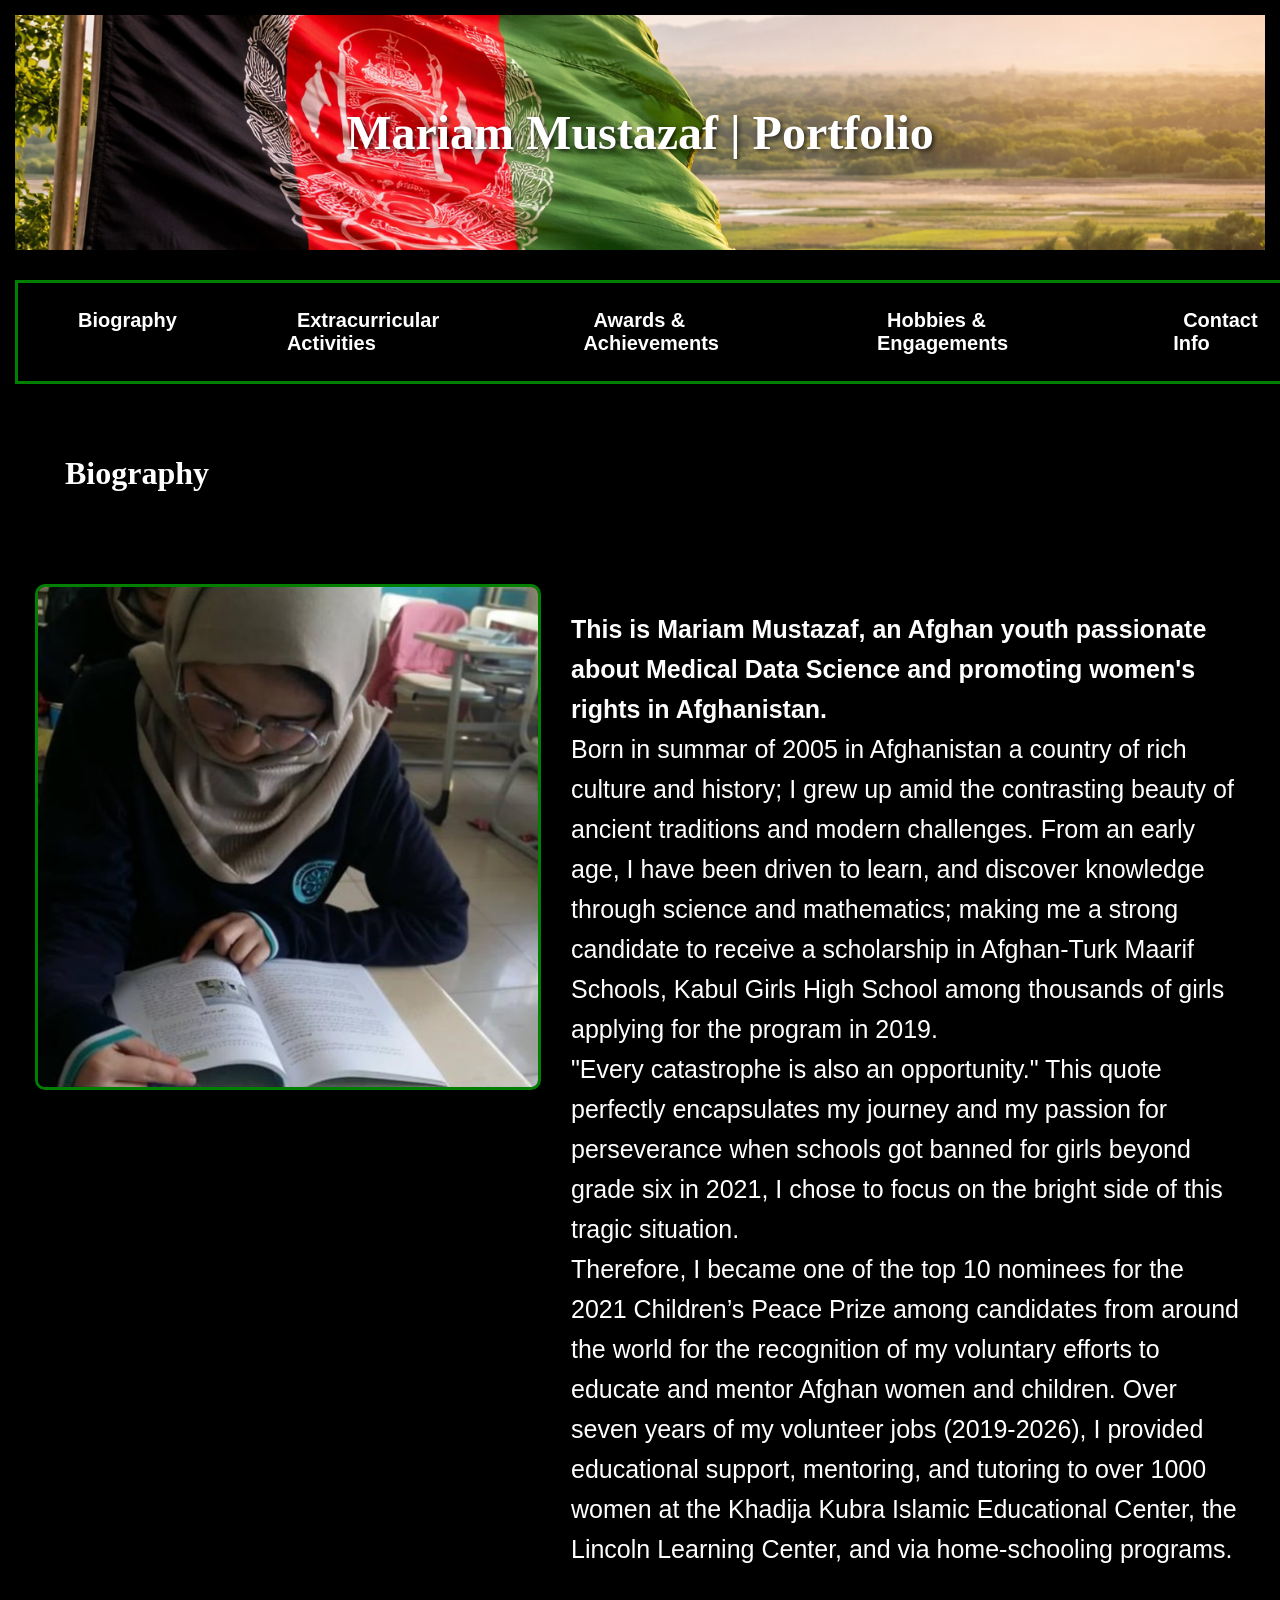
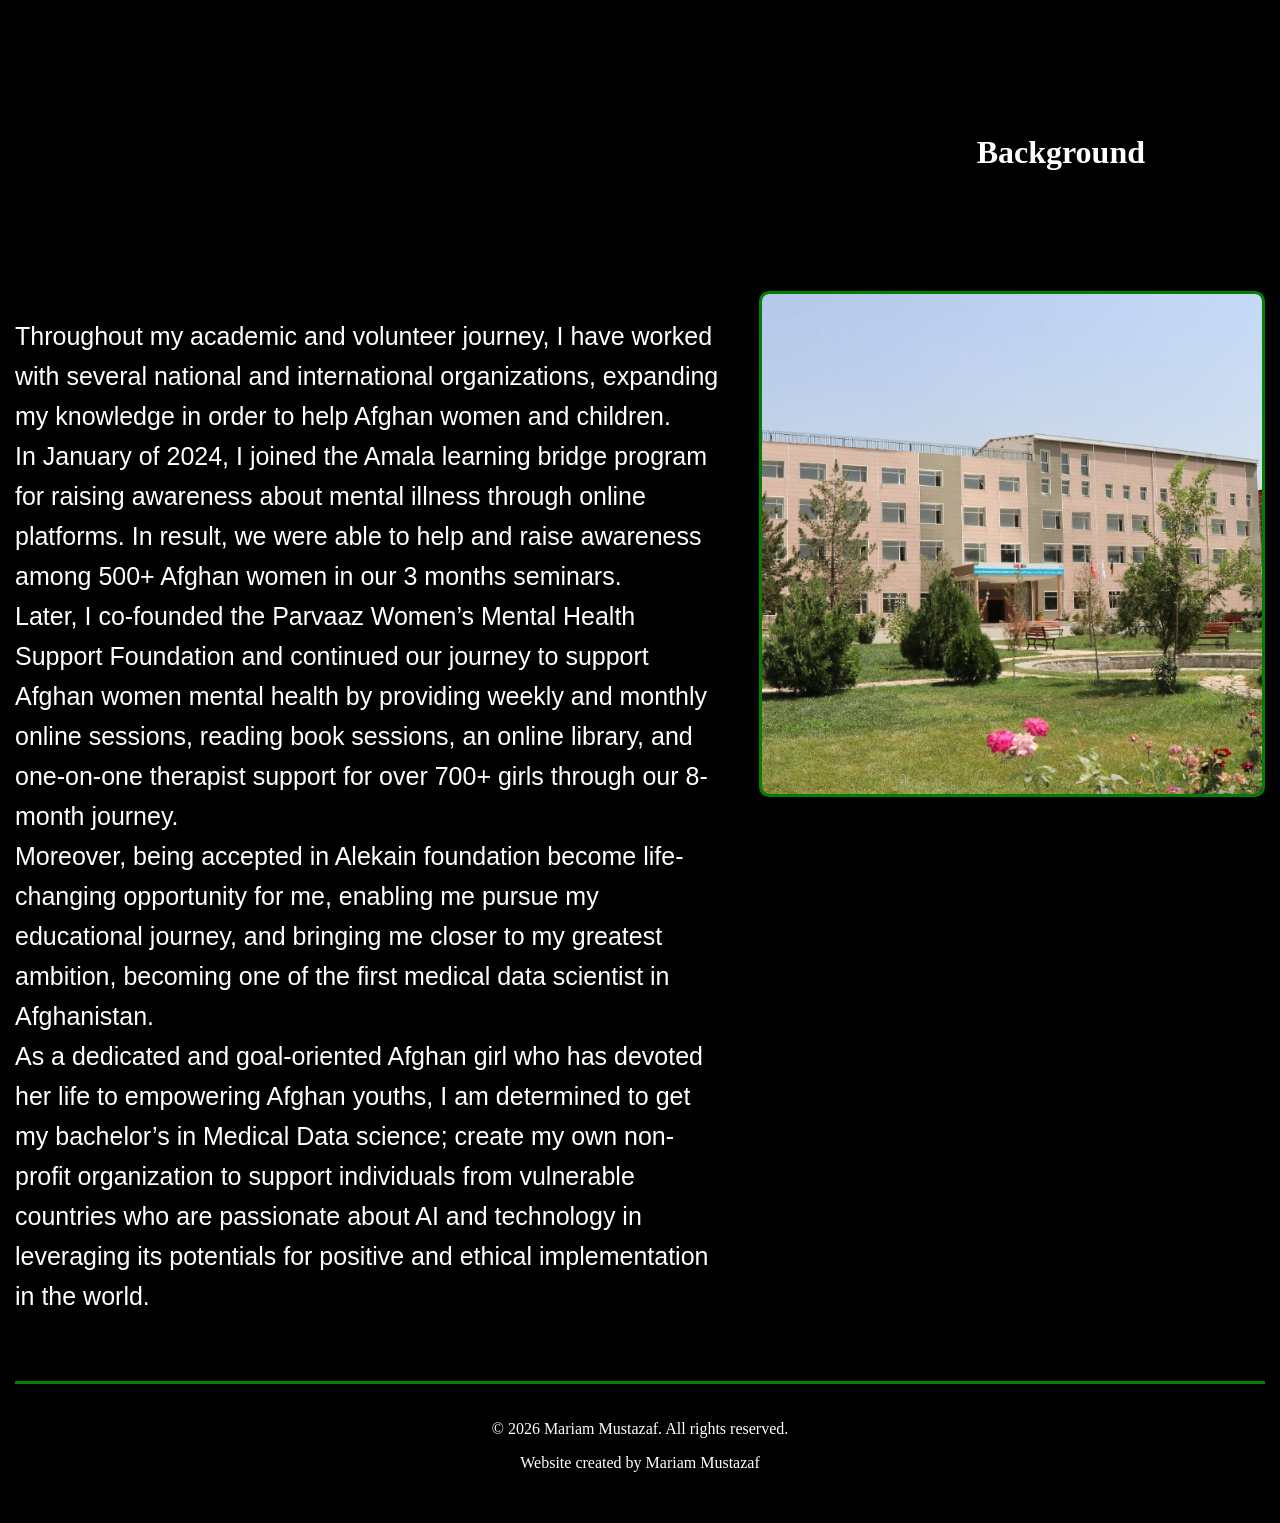
==== index.html @ f46f5556 "Add files via upload" ====
<!DOCTYPE html>
<html lang="en">
<html>

<head>
    <meta charset="UTF-8"> 
    <link rel="stylesheet" href="PersonalWeb.css">
    <div class="site-title">
    Mariam Mustazaf | Portfolio
    </div>
</head>

<body>
 <nav>
    <ul>
        <li><a href="#Biography">Biography</a></li>
        <li><a href="activity.html">Extracurricular Activities</a></li>
        <li><a href="awards.html">Awards & Achievements</a></li>
        <li><a href="hobbies.html">Hobbies & Engagements</a></li>
        <li><a href="contact.html">Contact Info</a></li>
    </ul>
</nav>

<h1 style="padding: 50px;" section id="Biography">Biography</h1>
<div class="container1">
    <img src="mariampic.jpg" alt="Mariam's Photo" class="profile-img">
   <p class="about-text"><strong>This is Mariam Mustazaf, an Afghan youth passionate about Medical Data Science and promoting women's rights in Afghanistan.<br> </strong>
Born in summar of 2005 in Afghanistan a country of rich culture and history; I grew up amid the contrasting beauty of ancient traditions and modern challenges. From an early age, I have been driven to learn, and discover knowledge through science and mathematics; making me a strong candidate to receive a scholarship in Afghan-Turk Maarif Schools, Kabul Girls High School among thousands of girls applying for the program in 2019.<br>
"Every catastrophe is also an opportunity." This quote perfectly encapsulates my journey and my passion for perseverance when schools got banned for girls beyond grade six in 2021, I chose to focus on the bright side of this tragic situation.<br>
Therefore, I became one of the top 10 nominees for the 2021 Children’s Peace Prize among candidates from around the world for the recognition of my voluntary efforts to educate and mentor Afghan women and children. Over seven years of my volunteer jobs (2019-2026), I provided educational support, mentoring, and tutoring to over 1000 women at the Khadija Kubra Islamic Educational Center, the Lincoln Learning Center, and via home-schooling programs.  </p>
</div>

<h1 class="head2">Background</h1>
<div class="container2">
    <img src="afghanturkschool.png" alt="Afghan-Turk School Photo" class="school-img">
   <p class="about-text">Throughout my academic and volunteer journey, I have worked with several national and international organizations, expanding my knowledge in order to help Afghan women and children.<br>
In January of 2024, I joined the Amala learning bridge program for raising awareness about mental illness through online platforms. In result, we were able to help and raise awareness among 500+ Afghan women in our 3 months seminars.<br>
Later, I co-founded the Parvaaz Women’s Mental Health Support Foundation and continued our journey to support Afghan women mental health by providing weekly and monthly online sessions, reading book sessions, an online library, and one-on-one therapist support for over 700+ girls through our 8- month journey.<br>
Moreover, being accepted in Alekain foundation become life-changing opportunity for me, enabling me pursue my educational journey, and bringing me closer to my greatest ambition, becoming one of the first medical data scientist in Afghanistan.<br>
As a dedicated and goal-oriented Afghan girl who has devoted her life to empowering Afghan youths, I am determined to get my bachelor’s in Medical Data science; create my own non-profit organization to support individuals from vulnerable countries who are passionate about AI and technology in leveraging its potentials for positive and ethical implementation in the world.</p>
</div>

<footer>
    <p>© 2026 Mariam Mustazaf. All rights reserved.</p>
    <p>Website created by Mariam Mustazaf</p>
</footer>
</body>
</html>
---- PersonalWeb.css ----
body {
     background-color: black;
    color: white;
     margin: 0;
    padding: 15px;
}

 .site-title {
     background-image: url('afgbeauty.png');
     background-size: cover;
     background-position: center;
     color: white;
    padding:90px 30px;
    text-align: center;
    font-size: 48px;
    font-weight: bold;
    text-shadow: 2px 2px 5px rgba(0,0,0,0.7);
    margin-bottom: 30px;
  }


nav {
    background-color:black;
    padding: 10px 0; 
    width: 100%;  
    font-family:Arial, Helvetica, sans-serif;
}

nav {
    border: green solid;
    padding: 10px;
    border-width: 3px;
    border-alighn: center;
}

nav ul {
    list-style: none; 
    display: flex;
    justify-content: center;
    gap: 100px;
   
}

nav a {
    color: white;
    text-decoration: none;
    font-size: 20px;
    font-weight: bold;
    padding: 10px;
    border-radius: 5px;
    transition: background-color 0.3s;
}


.container1 {
    display: flex;
    gap: 30px;
    align-items: flex-start;
    padding: 20px;
}


.profile-img {
    width: 500px;
    height: 500px;
    object-fit: cover;
    border-radius: 10px;
    border: 3px green solid;
    flex-shrink: 0;
}

.about-text {
      width: 100%;
    font-size: 25px;
    line-height: 1.6;
    color: white;
    padding-right: 0;
    margin-right: 0;
    font-family:Arial, Helvetica, sans-serif;
}

.head2  {
    text-align: right;
    margin: 20px;
    padding: 100px;
}

.container2 {
    display: flex;
    gap: 30px;
    align-items: flex-start;
    flex-direction: row-reverse;
}

.school-img {
    spacing: 10px;
    width: 500px;
    height: 500px;
    object-fit: cover;
    border-radius: 10px;
    border: 3px solid green;
    flex-shrink: 0;
}

footer {
    background: black;
    color: white;
    text-align: center;
    padding: 20px;
    margin-top: 40px;
    border-top: 3px solid green;    
}
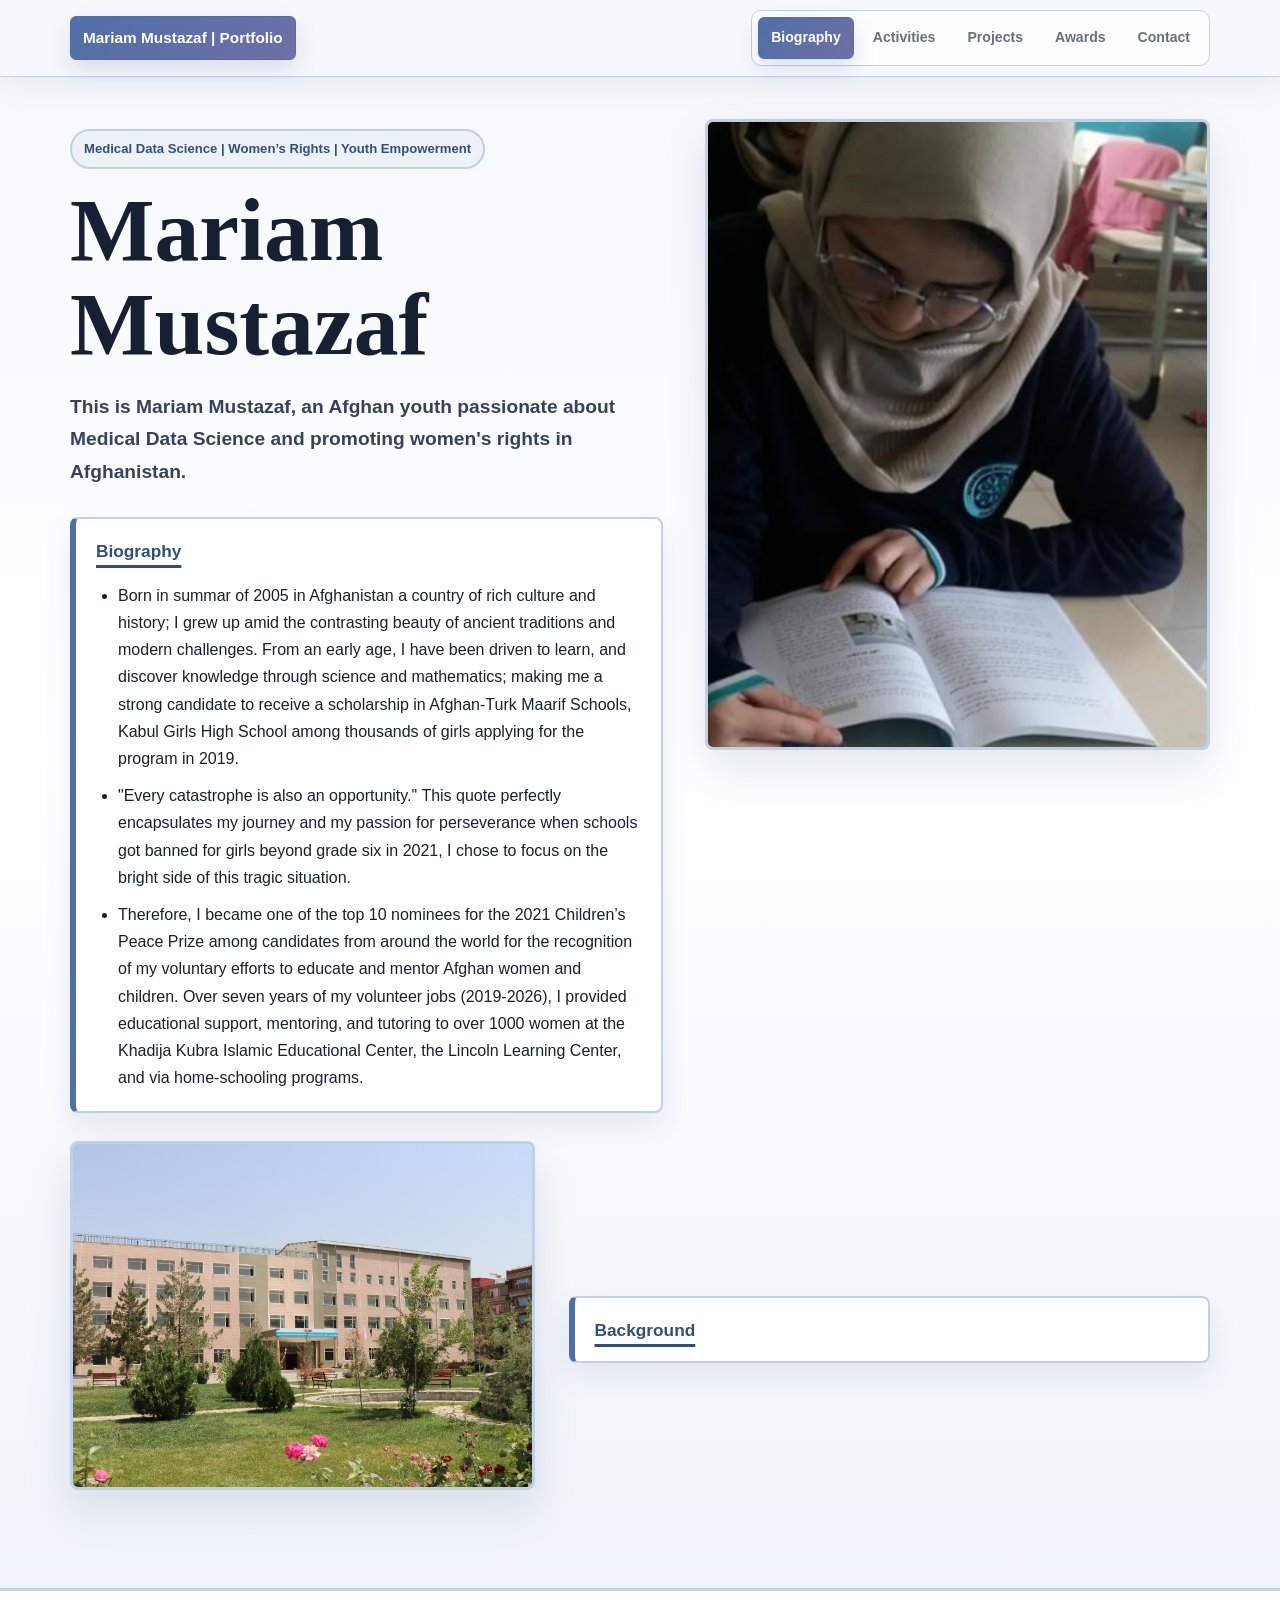
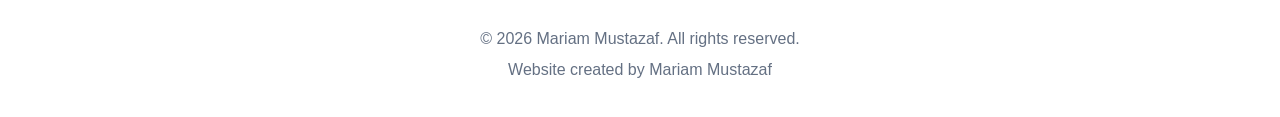
==== commit 953eb14d: "Update print statement from 'Hello' to 'Goodbye'" ====
--- a/index.html
+++ b/index.html
@@ -1,48 +1,776 @@
 <!DOCTYPE html>
 <html lang="en">
-<html>
-
 <head>
-    <meta charset="UTF-8"> 
-    <link rel="stylesheet" href="PersonalWeb.css">
-    <div class="site-title">
-    Mariam Mustazaf | Portfolio
-    </div>
+    <meta charset="UTF-8">
+    <meta name="viewport" content="width=device-width, initial-scale=1.0">
+    <title>Mariam Mustazaf | Portfolio</title>
+    <style>
+        :root {
+            --ink: #172033;
+            --muted: #647083;
+            --paper: #f7f8fc;
+            --panel: #ffffff;
+            --blue: #4f6fa8;
+            --blue-deep: #2f4f7f;
+            --violet: #6f6fa6;
+            --soft: #edf2f9;
+            --soft-2: #f3f6fb;
+            --line: #bfd0e7;
+            --rose: #9a526d;
+            --gold: #b7791f;
+            --gold-soft: #fff4d6;
+            --shadow: 0 18px 45px rgba(47, 79, 127, 0.14);
+        }
+
+        * {
+            box-sizing: border-box;
+        }
+
+        body {
+            margin: 0;
+            color: var(--ink);
+            background:
+                linear-gradient(180deg, #f7f8fc 0%, #ffffff 44%, #edf2f9 100%);
+            font-family: Arial, Helvetica, sans-serif;
+            line-height: 1.7;
+        }
+
+        img {
+            display: block;
+            width: 100%;
+            height: 100%;
+            object-fit: cover;
+        }
+
+        a {
+            color: var(--blue-deep);
+            font-weight: 800;
+            text-decoration: none;
+        }
+
+        a:hover {
+            text-decoration: underline;
+        }
+
+        .site-header {
+            position: sticky;
+            top: 0;
+            z-index: 50;
+            border-bottom: 1px solid rgba(197, 206, 245, 0.9);
+            background: rgba(247, 248, 252, 0.95);
+            backdrop-filter: blur(16px);
+            box-shadow: 0 10px 30px rgba(47, 79, 127, 0.08);
+        }
+
+        .nav-wrap {
+            width: min(1140px, calc(100% - 32px));
+            min-height: 76px;
+            margin: 0 auto;
+            display: flex;
+            align-items: center;
+            justify-content: space-between;
+            gap: 20px;
+        }
+
+        nav {
+            display: flex;
+            justify-content: flex-end;
+            gap: 6px;
+            flex-wrap: wrap;
+            padding: 6px;
+            border: 1px solid var(--line);
+            border-radius: 10px;
+            background: rgba(255, 255, 255, 0.72);
+        }
+
+        .nav-btn {
+            border: 1px solid transparent;
+            background: transparent;
+            color: var(--muted);
+            border-radius: 6px;
+            min-height: 38px;
+            padding: 8px 12px;
+            font: inherit;
+            font-size: 0.88rem;
+            font-weight: 800;
+            cursor: pointer;
+            transition: background 160ms ease, color 160ms ease, box-shadow 160ms ease;
+        }
+
+        .brand-btn {
+            border-color: var(--line);
+            background: #ffffff;
+            color: var(--ink);
+            font-size: 0.96rem;
+            white-space: nowrap;
+        }
+
+        .nav-btn:hover,
+        .nav-btn.active {
+            color: #ffffff;
+            border-color: var(--blue);
+            background: linear-gradient(135deg, var(--blue), var(--violet));
+            box-shadow: 0 10px 22px rgba(47, 79, 127, 0.16);
+        }
+
+        main {
+            width: min(1140px, calc(100% - 32px));
+            margin: 0 auto;
+            padding: 42px 0 70px;
+        }
+
+        .page {
+            display: none;
+            min-height: calc(100vh - 178px);
+            animation: fade 180ms ease;
+        }
+
+        .page.active {
+            display: block;
+        }
+
+        @keyframes fade {
+            from { opacity: 0; transform: translateY(8px); }
+            to { opacity: 1; transform: translateY(0); }
+        }
+
+        .section-head {
+            margin-bottom: 26px;
+            padding-bottom: 12px;
+            border-bottom: 3px solid var(--line);
+        }
+
+        .kicker {
+            color: var(--rose);
+            font-size: 0.78rem;
+            font-weight: 900;
+            text-transform: uppercase;
+        }
+
+        h1,
+        h2 {
+            margin: 14px 0 18px;
+            font-family: Georgia, "Times New Roman", serif;
+            line-height: 1.05;
+            letter-spacing: 0;
+        }
+
+        h1 {
+            font-size: clamp(2.8rem, 7vw, 5.8rem);
+        }
+
+        h2 {
+            font-size: clamp(2.2rem, 4vw, 3.5rem);
+        }
+
+        h3 {
+            margin: 0 0 12px;
+            font-size: 1.35rem;
+            line-height: 1.2;
+        }
+
+        .intro-bio {
+            display: grid;
+            grid-template-columns: minmax(0, 1.08fr) minmax(280px, 0.92fr);
+            gap: 42px;
+            align-items: start;
+        }
+
+        .intro-copy {
+            padding-top: 10px;
+        }
+
+        .eyebrow {
+            display: inline-flex;
+            width: fit-content;
+            color: var(--blue-deep);
+            background: var(--soft);
+            border: 2px solid var(--line);
+            border-radius: 999px;
+            padding: 7px 12px;
+            font-size: 0.82rem;
+            font-weight: 900;
+        }
+
+        .lede {
+            max-width: 720px;
+            color: #34425d;
+            font-size: clamp(1.03rem, 1.5vw, 1.22rem);
+        }
+
+        .hero-photo,
+        .media,
+        .slide-frame,
+        .thumb {
+            border: 3px solid var(--line);
+            box-shadow: var(--shadow);
+            background: var(--soft-2);
+        }
+
+        .hero-photo {
+            aspect-ratio: 4 / 5;
+            overflow: hidden;
+            border-radius: 8px;
+        }
+
+        .read-panel {
+            margin-top: 28px;
+            border: 2px solid var(--line);
+            border-left: 6px solid var(--blue);
+            background: #ffffff;
+            border-radius: 8px;
+            box-shadow: 0 12px 28px rgba(47, 79, 127, 0.10);
+            overflow: hidden;
+        }
+
+        .read-panel summary {
+            list-style: none;
+            cursor: pointer;
+            padding: 18px 20px 16px;
+            color: var(--blue-deep);
+            font-size: 1.08rem;
+            font-weight: 900;
+            text-decoration: underline;
+            text-underline-offset: 8px;
+            text-decoration-thickness: 3px;
+        }
+
+        .read-panel summary::-webkit-details-marker {
+            display: none;
+        }
+
+        .read-panel summary::after {
+            content: "";
+            color: var(--violet);
+        }
+
+        .read-panel[open] summary::after {
+            content: "";
+        }
+
+        .read-body {
+            padding: 0 20px 20px;
+        }
+
+        .read-body ul,
+        .panel ul {
+            margin: 0;
+            padding-left: 22px;
+        }
+
+        .read-body li + li,
+        .panel li + li {
+            margin-top: 10px;
+        }
+
+        .background-row,
+        .grid-feature {
+            display: grid;
+            grid-template-columns: minmax(240px, 0.42fr) minmax(0, 0.58fr);
+            gap: 34px;
+            align-items: center;
+            margin: 28px 0;
+        }
+
+        .grid-feature.reverse {
+            grid-template-columns: minmax(0, 0.58fr) minmax(240px, 0.42fr);
+        }
+
+        .grid-feature.reverse .media {
+            order: 2;
+        }
+
+        .media {
+            aspect-ratio: 4 / 3;
+            overflow: hidden;
+            border-radius: 8px;
+        }
+
+        .panel {
+            border: 2px solid var(--line);
+            border-left: 6px solid var(--blue);
+            background: #ffffff;
+            border-radius: 8px;
+            padding: 22px;
+            box-shadow: 0 12px 28px rgba(47, 79, 127, 0.10);
+        }
+
+        .carousel {
+            border: 2px solid var(--line);
+            border-left: 6px solid var(--blue);
+            border-radius: 8px;
+            padding: 18px;
+            background: #ffffff;
+            box-shadow: 0 12px 28px rgba(47, 79, 127, 0.10);
+            margin-top: 22px;
+        }
+
+        .carousel-track {
+            display: flex;
+            gap: 16px;
+            overflow-x: auto;
+            scroll-snap-type: x mandatory;
+            padding-bottom: 12px;
+        }
+
+        .slide {
+            flex: 0 0 min(82%, 780px);
+            scroll-snap-align: center;
+        }
+
+        .slide-frame {
+            aspect-ratio: 12 / 10;
+            overflow: hidden;
+            border-radius: 8px;
+        }
+
+        .ai-carousel .slide-frame img {
+            object-fit: contain;
+        }
+
+        .ai-carousel .slide-frame {
+            aspect-ratio: 11 / 14;
+        }
+
+        .carousel-caption {
+            margin: 12px 0 0;
+            color: #34425d;
+            font-weight: 700;
+        }
+
+        .awards-grid,
+        .contact-grid {
+            display: grid;
+            gap: 18px;
+        }
+
+        .awards-grid {
+            grid-template-columns: repeat(2, minmax(0, 1fr));
+        }
+
+        .contact-grid {
+            grid-template-columns: repeat(3, minmax(0, 1fr));
+        }
+
+        .award-card,
+        .contact-card {
+            overflow: hidden;
+            border: 2px solid var(--line);
+            border-bottom: 5px solid var(--blue);
+            border-radius: 8px;
+            background: #ffffff;
+            box-shadow: 0 10px 26px rgba(47, 79, 127, 0.10);
+        }
+
+        .thumb {
+            aspect-ratio: 4 / 3;
+            border-width: 0 0 3px 0;
+            box-shadow: none;
+        }
+
+        .card-body {
+            padding: 18px;
+        }
+
+        .tags {
+            display: flex;
+            flex-wrap: wrap;
+            gap: 7px;
+            margin-top: 12px;
+        }
+
+        .cert-tag {
+            display: inline-flex;
+            width: fit-content;
+            border: 1px solid #d6c28f;
+            background: var(--gold-soft);
+            color: #7a4b0c;
+            border-radius: 999px;
+            padding: 4px 9px;
+            font-size: 0.78rem;
+            font-weight: 800;
+        }
+
+        .contact-card .card-body {
+            min-height: 190px;
+        }
+
+        .social-icon {
+            width: 58px;
+            height: 58px;
+            display: grid;
+            place-items: center;
+            margin-bottom: 14px;
+            color: #ffffff;
+            border-radius: 8px;
+            background: linear-gradient(135deg, var(--blue), var(--violet));
+            box-shadow: var(--shadow);
+        }
+
+        .social-icon svg {
+            width: 28px;
+            height: 28px;
+            fill: none;
+            stroke: currentColor;
+            stroke-width: 2;
+            stroke-linecap: round;
+            stroke-linejoin: round;
+        }
+
+        .social-icon .fill-icon {
+            fill: currentColor;
+            stroke: none;
+        }
+
+        footer {
+            border-top: 3px solid var(--line);
+            padding: 30px 16px;
+            text-align: center;
+            color: var(--muted);
+            background: #ffffff;
+        }
+
+        footer p {
+            margin: 4px 0;
+        }
+
+        @media (max-width: 900px) {
+            .nav-wrap {
+                flex-direction: column;
+                align-items: stretch;
+                padding: 16px 0;
+                gap: 12px;
+            }
+
+            nav {
+                justify-content: center;
+            }
+
+            .brand-btn {
+                width: 100%;
+            }
+
+            .intro-bio,
+            .background-row,
+            .grid-feature,
+            .grid-feature.reverse {
+                grid-template-columns: 1fr;
+            }
+
+            .grid-feature.reverse .media {
+                order: 0;
+            }
+
+            .awards-grid,
+            .contact-grid {
+                grid-template-columns: repeat(2, minmax(0, 1fr));
+            }
+        }
+
+        @media (max-width: 560px) {
+            main {
+                width: min(100% - 24px, 1140px);
+                padding-top: 28px;
+            }
+
+            .site-header {
+                position: static;
+            }
+
+            nav {
+                display: grid;
+                grid-template-columns: repeat(2, minmax(0, 1fr));
+                width: 100%;
+            }
+
+            .nav-btn {
+                width: 100%;
+                padding: 9px 8px;
+                font-size: 0.84rem;
+            }
+
+            h1 {
+                font-size: clamp(2.35rem, 15vw, 3.6rem);
+            }
+
+            h2 {
+                font-size: clamp(1.9rem, 11vw, 2.8rem);
+            }
+
+            .eyebrow {
+                border-radius: 8px;
+                max-width: 100%;
+            }
+
+            .awards-grid,
+            .contact-grid {
+                grid-template-columns: 1fr;
+            }
+
+            .slide {
+                flex-basis: 92%;
+            }
+        }
+    </style>
 </head>
-
 <body>
- <nav>
-    <ul>
-        <li><a href="#Biography">Biography</a></li>
-        <li><a href="activity.html">Extracurricular Activities</a></li>
-        <li><a href="awards.html">Awards & Achievements</a></li>
-        <li><a href="hobbies.html">Hobbies & Engagements</a></li>
-        <li><a href="contact.html">Contact Info</a></li>
-    </ul>
-</nav>
-
-<h1 style="padding: 50px;" section id="Biography">Biography</h1>
-<div class="container1">
-    <img src="mariampic.jpg" alt="Mariam's Photo" class="profile-img">
-   <p class="about-text"><strong>This is Mariam Mustazaf, an Afghan youth passionate about Medical Data Science and promoting women's rights in Afghanistan.<br> </strong>
-Born in summar of 2005 in Afghanistan a country of rich culture and history; I grew up amid the contrasting beauty of ancient traditions and modern challenges. From an early age, I have been driven to learn, and discover knowledge through science and mathematics; making me a strong candidate to receive a scholarship in Afghan-Turk Maarif Schools, Kabul Girls High School among thousands of girls applying for the program in 2019.<br>
-"Every catastrophe is also an opportunity." This quote perfectly encapsulates my journey and my passion for perseverance when schools got banned for girls beyond grade six in 2021, I chose to focus on the bright side of this tragic situation.<br>
-Therefore, I became one of the top 10 nominees for the 2021 Children’s Peace Prize among candidates from around the world for the recognition of my voluntary efforts to educate and mentor Afghan women and children. Over seven years of my volunteer jobs (2019-2026), I provided educational support, mentoring, and tutoring to over 1000 women at the Khadija Kubra Islamic Educational Center, the Lincoln Learning Center, and via home-schooling programs.  </p>
-</div>
-
-<h1 class="head2">Background</h1>
-<div class="container2">
-    <img src="afghanturkschool.png" alt="Afghan-Turk School Photo" class="school-img">
-   <p class="about-text">Throughout my academic and volunteer journey, I have worked with several national and international organizations, expanding my knowledge in order to help Afghan women and children.<br>
-In January of 2024, I joined the Amala learning bridge program for raising awareness about mental illness through online platforms. In result, we were able to help and raise awareness among 500+ Afghan women in our 3 months seminars.<br>
-Later, I co-founded the Parvaaz Women’s Mental Health Support Foundation and continued our journey to support Afghan women mental health by providing weekly and monthly online sessions, reading book sessions, an online library, and one-on-one therapist support for over 700+ girls through our 8- month journey.<br>
-Moreover, being accepted in Alekain foundation become life-changing opportunity for me, enabling me pursue my educational journey, and bringing me closer to my greatest ambition, becoming one of the first medical data scientist in Afghanistan.<br>
-As a dedicated and goal-oriented Afghan girl who has devoted her life to empowering Afghan youths, I am determined to get my bachelor’s in Medical Data science; create my own non-profit organization to support individuals from vulnerable countries who are passionate about AI and technology in leveraging its potentials for positive and ethical implementation in the world.</p>
-</div>
-
-<footer>
-    <p>© 2026 Mariam Mustazaf. All rights reserved.</p>
-    <p>Website created by Mariam Mustazaf</p>
-</footer>
+    <header class="site-header">
+        <div class="nav-wrap">
+            <button class="nav-btn brand-btn active" type="button" data-page="biography">Mariam Mustazaf | Portfolio</button>
+            <nav aria-label="Primary navigation">
+                <button class="nav-btn active" type="button" data-page="biography">Biography</button>
+                <button class="nav-btn" type="button" data-page="activities">Activities</button>
+                <button class="nav-btn" type="button" data-page="projects">Projects</button>
+                <button class="nav-btn" type="button" data-page="awards">Awards</button>
+                <button class="nav-btn" type="button" data-page="contact">Contact</button>
+            </nav>
+        </div>
+    </header>
+
+    <main>
+        <section class="page active" id="page-biography">
+            <div class="intro-bio">
+                <div class="intro-copy">
+                    <span class="eyebrow">Medical Data Science | Women’s Rights | Youth Empowerment</span>
+                    <h1>Mariam Mustazaf</h1>
+                    <p class="lede"><strong>This is Mariam Mustazaf, an Afghan youth passionate about Medical Data Science and promoting women's rights in Afghanistan.<br> </strong></p>
+
+                    <details class="read-panel" open>
+                        <summary>Biography</summary>
+                        <div class="read-body">
+                            <ul>
+                                <li>Born in summar of 2005 in Afghanistan a country of rich culture and history; I grew up amid the contrasting beauty of ancient traditions and modern challenges. From an early age, I have been driven to learn, and discover knowledge through science and mathematics; making me a strong candidate to receive a scholarship in Afghan-Turk Maarif Schools, Kabul Girls High School among thousands of girls applying for the program in 2019.</li>
+                                <li>"Every catastrophe is also an opportunity." This quote perfectly encapsulates my journey and my passion for perseverance when schools got banned for girls beyond grade six in 2021, I chose to focus on the bright side of this tragic situation.</li>
+                                <li>Therefore, I became one of the top 10 nominees for the 2021 Children’s Peace Prize among candidates from around the world for the recognition of my voluntary efforts to educate and mentor Afghan women and children. Over seven years of my volunteer jobs (2019-2026), I provided educational support, mentoring, and tutoring to over 1000 women at the Khadija Kubra Islamic Educational Center, the Lincoln Learning Center, and via home-schooling programs.  </li>
+                            </ul>
+                        </div>
+                    </details>
+                </div>
+                <div class="hero-photo">
+                    <img src="mariampic.jpg" alt="Mariam's Photo">
+                </div>
+            </div>
+
+            <div class="background-row">
+                <div class="media">
+                    <img src="afghanturkschool.png" alt="Afghan-Turk School Photo">
+                </div>
+                <details class="read-panel">
+                    <summary>Background</summary>
+                    <div class="read-body">
+                        <ul>
+                            <li>Throughout my academic and volunteer journey, I have worked with several national and international organizations, expanding my knowledge in order to help Afghan women and children.</li>
+                            <li>In January of 2024, I joined the Amala learning bridge program for raising awareness about mental illness through online platforms. In result, we were able to help and raise awareness among 500+ Afghan women in our 3 months seminars.</li>
+                            <li>Later, I co-founded the Parvaaz Women’s Mental Health Support Foundation and continued our journey to support Afghan women mental health by providing weekly and monthly online sessions, reading book sessions, an online library, and one-on-one therapist support for over 700+ girls through our 8- month journey.</li>
+                            <li>Moreover, being accepted in Alekain foundation become life-changing opportunity for me, enabling me pursue my educational journey, and bringing me closer to my greatest ambition, becoming one of the first medical data scientist in Afghanistan.</li>
+                            <li>As a dedicated and goal-oriented Afghan girl who has devoted her life to empowering Afghan youths, I am determined to get my bachelor’s in Medical Data science; create my own non-profit organization to support individuals from vulnerable countries who are passionate about AI and technology in leveraging its potentials for positive and ethical implementation in the world.</li>
+                        </ul>
+                    </div>
+                </details>
+            </div>
+        </section>
+
+        <section class="page" id="page-activities">
+            <div class="section-head">
+                <span class="kicker">Experience</span>
+                <h2>Extracurricular Activities</h2>
+            </div>
+
+            <div class="grid-feature">
+                <div class="media">
+                    <img src="volunteer teacher.png" alt="Volunteer Work Image">
+                </div>
+                <div class="panel">
+                    <h3>Volunteer Work</h3>
+                    <ul>
+                        <li> My commitment to community service began early and reached international recognition when, at the age of fifteen, I was nominated for the <a href="https://www.kidsrights.org/persons/mariam/">International Children’s Peace Prize 2021</a> in recognition of my voluntary efforts to educate and mentor Afghan women and children.</li>
+                        <li>I started volunteer work at the Khadija Kubra Islamic Educational Center in 2019, where I provided educational support, mentoring, and tutoring to over 100 students in field of Islamic education.</li>
+                        <li>Following the political changes in Afghanistan in 2021, I intensified my efforts to support Afghan women and children through various initiatives such as home-schooling programs and online tutoring sessions.</li>
+                        <li>Although the situation in 2021 was challenging and courses were closing down, I remained consistent to support children education by organizing informal study groups and providing resources to ensure continued learning.</li>
+                        <li>Despite the difficulties, my commitment to education and community service has remained unwavering. Right now, I am a volunteer English Instructor in Afghanistan Changemakers Org where I support Afghan women and children in their English language learning journey.</li>
+                    </ul>
+                </div>
+            </div>
+
+            <div class="grid-feature reverse">
+                <div class="media">
+                    <img src="interpreter.png" alt="Interpreter and Translation Photo">
+                </div>
+                <div class="panel">
+                    <h3>Jobs</h3>
+                    <ul>
+                        <li>From June 2021-August 2022, I worked as a English-Persian Medical Translator In Reviva Beauty Hospital Kabul, Afghanistan. My responsibilities included translating medical documents, patient information, and facilitating communication between English-speaking medical staff and Persian-speaking patients.</li>
+                        <li>This experience allowed me to develop strong organizational and communication skills, as well as a deeper understanding of the healthcare system in Afghanistan.</li>
+                        <li>Overall, my time at Reviva Beauty Hospital was a valuable learning experience that enhanced my language skills and provided me with insight into the medical field.</li>
+                        <li>Subsequently, From September 2023-December 2025, I worked as an OPI (Over the Phone Interpreter) Medical Interpreter in Gaheez organization, where I provided real-time interpretation services for medical consultations over the phone. Through this experience, I further honed my language skills and gained a deeper understanding of medical terminology and healthcare settings.</li>
+                    </ul>
+                </div>
+            </div>
+
+            <div class="grid-feature">
+                <div class="media">
+                    <img src="internship.png" alt="Internship Work Image">
+                </div>
+                <div class="panel">
+                    <h3>Interships and Programs</h3>
+                    <ul>
+                        <li> My internship in Data-Sourcing by GAO-Tek org honed my skills in data collection, data cleaning, and data analysis.</li>
+                        <li>I have participated in several biology projects; expanding my knowledge in biology, data science, and healthcare. During my studies in school, my curiosity in biology and its impact on world made me receive certificate of recognition for my biology project for 3 consecutive years.</li>
+                        <li>I joined a 3- month program of AI and Data Science organised by UNDP and Horizon Bridge Consulting, where I explored how to make AI agents to further help in data tracking and data analysis and how artificial intelligence can be applied in healthcare system.</li>
+                        <li>Addionally, I completed a 3-month workshop on Business and Intreprenuership with UCA and Acceralate Prosperity org, where I learned the fundamentals of business planning, marketing strategies, and financial management.</li>
+                        <li>These experiences have equipped me with valuable skills and knowledge that I am eager to apply in my future academic and professional endeavors.</li>
+                    </ul>
+                </div>
+            </div>
+        </section>
+
+        <section class="page" id="page-projects">
+            <div class="section-head">
+                <span class="kicker">Technical Work</span>
+                <h2>Projects</h2>
+            </div>
+
+            <div class="grid-feature">
+                <div class="media">
+                    <img src="coding (1).jfif" alt="Coding Photo">
+                </div>
+                <div class="panel">
+                    <h3>Coding & Technical Development</h3>
+                    <ul>
+                        <li>I devote time to coding in HTML, CSS, Python, and using tools like Termux, building both websites and small applications.</li>
+                        <li>This technical hobby merges creativity with logic, allowing me to design functional, user-centered digital solutions.</li>
+                        <li>Each project enhances my analytical abilities and introduces me to new frameworks, reinforcing my belief that technology when coupled with purposecan become a powerful medium for education and positive change in underserved communities.</li>
+                    </ul>
+                </div>
+            </div>
+
+            <div class="carousel">
+                <h3>Website Work</h3>
+                <div class="carousel-track" aria-label="Website project images">
+                    <div class="slide">
+                        <div class="slide-frame"><img src="web1.png" alt="Website work image 1"></div>
+                    </div>
+                    <div class="slide">
+                        <div class="slide-frame"><img src="web2.png" alt="Website work image 2"></div>
+                    </div>
+                </div>
+                <p class="carousel-caption">This part shows my experience building websites, organizing page content, and turning ideas into functional digital spaces.</p>
+            </div>
+
+            <div class="carousel ai-carousel">
+                <h3>AI Model Making</h3>
+                <div class="carousel-track" aria-label="AI model project images">
+                    <div class="slide">
+                        <div class="slide-frame"><img src="mod1.png" alt="AI model image 1"></div>
+                    </div>
+                    <div class="slide">
+                        <div class="slide-frame"><img src="mod2.png" alt="AI model image 2"></div>
+                    </div>
+                    <div class="slide">
+                        <div class="slide-frame"><img src="mod3.png" alt="AI model image 3"></div>
+                    </div>
+                </div>
+                <p class="carousel-caption">This part highlights my experience with AI model making and GPT model made, connecting technical learning with practical problem-solving.</p>
+            </div>
+        </section>
+
+        <section class="page" id="page-awards">
+            <div class="section-head">
+                <span class="kicker">Recognition</span>
+                <h2>Awards and Achievements</h2>
+            </div>
+
+            <div class="awards-grid">
+                <article class="award-card"><div class="thumb"><img src="global money week_page-0001.jpg" alt="Global Money Week Certificate"></div><div class="card-body"><p><strong>Global Money Week Certificate, 2024, Financial literacy & youth empowerment</strong></p><div class="tags"><span class="cert-tag">Finance</span><span class="cert-tag">International</span><span class="cert-tag">Entrepreneurship</span></div></div></article>
+                <article class="award-card"><div class="thumb"><img src="building self-esteem.jpg" alt="Building Self-Esteem Certificate"></div><div class="card-body"><p><strong>Building Self-Esteem Certificate, 2024</strong></p><div class="tags"><span class="cert-tag">Women Empowerment</span><span class="cert-tag">Building Self-esteem</span><span class="cert-tag">Youth</span></div></div></article>
+                <article class="award-card"><div class="thumb"><img src="Amala Learning Bridge Projects Mariam Mustazaf_page-0001.jpg" alt="Amala Learning Bridge Projects Certificate"></div><div class="card-body"><p><strong>Amala Learning Bridge Projects Certificate, 2025</strong></p><div class="tags"><span class="cert-tag">Mental Health </span><span class="cert-tag">Raising awareness</span><span class="cert-tag">Psychology</span><span class="cert-tag">Critical Thinking</span></div></div></article>
+                <article class="award-card"><div class="thumb"><img src="volunteerteacher.jpg" alt="Volunteer Teacher Certificate"></div><div class="card-body"><p><strong>Volunteeer English Instructor, 2021</strong></p><div class="tags"><span class="cert-tag">Education</span><span class="cert-tag">Volunteer</span><span class="cert-tag">Youth-empowerment</span></div></div></article>
+                <article class="award-card"><div class="thumb"><img src="certificate of English .jpg" alt="Certificate of English"></div><div class="card-body"><p><strong>English Language Completion, 2024</strong></p><div class="tags"><span class="cert-tag">English Proficiency</span><span class="cert-tag">Self-buidling</span><span class="cert-tag">Education</span></div></div></article>
+                <article class="award-card"><div class="thumb"><img src="CERTIFICATE OF SOURCING_page-0001.jpg" alt="Certificate of Sourcing"></div><div class="card-body"><p><strong>Internship in Data Sourcing, 2025</strong></p><div class="tags"><span class="cert-tag">Finance</span><span class="cert-tag">Technology</span><span class="cert-tag">Computer system</span></div></div></article>
+                <article class="award-card"><div class="thumb"><img src="certificate_from_school_optimized_100.jpg" alt="School Certificate"></div><div class="card-body"><p><strong>School Honor Certificate, 2019</strong></p><div class="tags"><span class="cert-tag">Descipline</span><span class="cert-tag">Honor</span></div></div></article>
+                <article class="award-card"><div class="thumb"><img src="children peace prize.png" alt="Children's Peace Prize Certificate"></div><div class="card-body"><p><strong>Children's Peace Prize Nomination, 2021</strong></p><div class="tags"><span class="cert-tag">Children Empowerment</span><span class="cert-tag">International</span><span class="cert-tag">Education promoting</span></div></div></article>
+                <article class="award-card"><div class="thumb"><img src="Leadership workship by Nobel.jpg" alt="Leadership Workshop by Nobel Certificate"></div><div class="card-body"><p><strong>Leadership Workshop by Nobel, 2024</strong></p><div class="tags"><span class="cert-tag">Leadership</span><span class="cert-tag">International</span><span class="cert-tag">Exchange Forum</span><span class="cert-tag">Cross-cultural understanding</span></div></div></article>
+                <article class="award-card"><div class="thumb"><img src="research.jpg" alt="Research Certificate"></div><div class="card-body"><p><strong>Research Methodology, 2024</strong></p><div class="tags"><span class="cert-tag">Research Methodology</span><span class="cert-tag">Internet Exploration</span></div></div></article>
+                <article class="award-card"><div class="thumb"><img src="who.jpg" alt="WHO Certificate"></div><div class="card-body"><p><strong>CBDE Preparedeness, 2023</strong></p><div class="tags"><span class="cert-tag">Healthcare education</span><span class="cert-tag">International org</span><span class="cert-tag">Public Health</span></div></div></article>
+            </div>
+        </section>
+
+        <section class="page" id="page-contact">
+            <div class="section-head">
+                <span class="kicker">Contact Info</span>
+                <h2>Let's Connect! 🌟</h2>
+            </div>
+            <div class="contact-grid">
+                <article class="contact-card">
+                    <div class="card-body">
+                        <div class="social-icon" aria-hidden="true"><svg viewBox="0 0 24 24"><rect x="4" y="4" width="16" height="16" rx="5"></rect><circle cx="12" cy="12" r="3.5"></circle><circle class="fill-icon" cx="17" cy="7" r="1.1"></circle></svg></div>
+                        <h3>Instagram</h3>
+                        <a href="https://instagram.com/m_mustazaf" class="social-link">Follow Me</a>
+                    </div>
+                </article>
+                <article class="contact-card">
+                    <div class="card-body">
+                        <div class="social-icon" aria-hidden="true"><svg viewBox="0 0 24 24"><path d="M6 10v8"></path><path d="M10 18v-5c0-2 1.2-3.2 3-3.2s3 1.2 3 3.2v5"></path><circle class="fill-icon" cx="6" cy="6" r="1.5"></circle></svg></div>
+                        <h3>LinkedIn</h3>
+                        <a href="https://linkedin.com/in/MariamMustazaf" class="social-link">Connect</a>
+                    </div>
+                </article>
+                <article class="contact-card">
+                    <div class="card-body">
+                        <div class="social-icon" aria-hidden="true"><svg viewBox="0 0 24 24"><path d="M9 19c-4 1.2-4-2-5-2.5"></path><path d="M15 22v-3.5c0-1 .3-1.7.8-2.2 2.8-.3 5.7-1.4 5.7-6A4.7 4.7 0 0 0 20.2 7c.1-.4.5-1.9-.2-3.2 0 0-1.1-.3-3.5 1.3a12.1 12.1 0 0 0-6.4 0C7.7 3.5 6.6 3.8 6.6 3.8 5.9 5.1 6.3 6.6 6.4 7A4.7 4.7 0 0 0 5 10.3c0 4.6 2.9 5.7 5.7 6 .4.4.8 1.2.8 2.2V22"></path></svg></div>
+                        <h3>GitHub</h3>
+                        <a href="https://github.com/mariammustazaf-crypto" class="social-link">View Projects</a>
+                    </div>
+                </article>
+                <article class="contact-card">
+                    <div class="card-body">
+                        <div class="social-icon" aria-hidden="true"><svg viewBox="0 0 24 24"><rect x="3" y="5" width="18" height="14" rx="2"></rect><path d="m3 7 9 6 9-6"></path></svg></div>
+                        <h3>Email</h3>
+                        <a href="mailto:mariammustazaf@gmail.com" class="social-link">Send Email</a>
+                    </div>
+                </article>
+                <article class="contact-card">
+                    <div class="card-body">
+                        <div class="social-icon" aria-hidden="true"><svg viewBox="0 0 24 24"><path d="M20 11.5a8 8 0 0 1-11.8 7L4 20l1.5-4.1A8 8 0 1 1 20 11.5Z"></path><path d="M9.5 8.5c.2 3 2.1 5 5 6l1.4-1.4"></path></svg></div>
+                        <h3>WhatsApp</h3>
+                        <a href="https://wa.me/qr/SGVXGPTKD6DZE1" class="social-link">Contact Me</a>
+                    </div>
+                </article>
+                <article class="contact-card">
+                    <div class="card-body">
+                        <div class="social-icon" aria-hidden="true"><svg viewBox="0 0 24 24"><path d="M9.2 9a3 3 0 1 1 4.8 2.4c-1 .7-1.5 1.2-1.5 2.6"></path><path d="M12 18h.01"></path><circle cx="12" cy="12" r="9"></circle></svg></div>
+                        <h3>Comment/Ask Questions</h3>
+                        <a href="questions.html" class="social-link">Ask Your Questions</a>
+                    </div>
+                </article>
+            </div>
+        </section>
+    </main>
+
+    <footer>
+        <p>© 2026 Mariam Mustazaf. All rights reserved.</p>
+        <p>Website created by Mariam Mustazaf</p>
+    </footer>
+
+    <script>
+        const buttons = document.querySelectorAll(".nav-btn[data-page]");
+        const pages = document.querySelectorAll(".page");
+
+        buttons.forEach((button) => {
+            button.addEventListener("click", () => {
+                const target = button.dataset.page;
+
+                pages.forEach((page) => {
+                    page.classList.toggle("active", page.id === `page-${target}`);
+                });
+
+                buttons.forEach((item) => {
+                    item.classList.toggle("active", item.dataset.page === target);
+                });
+
+                window.scrollTo({ top: 0, behavior: "smooth" });
+            });
+        });
+    </script>
 </body>
-</html>+</html>
